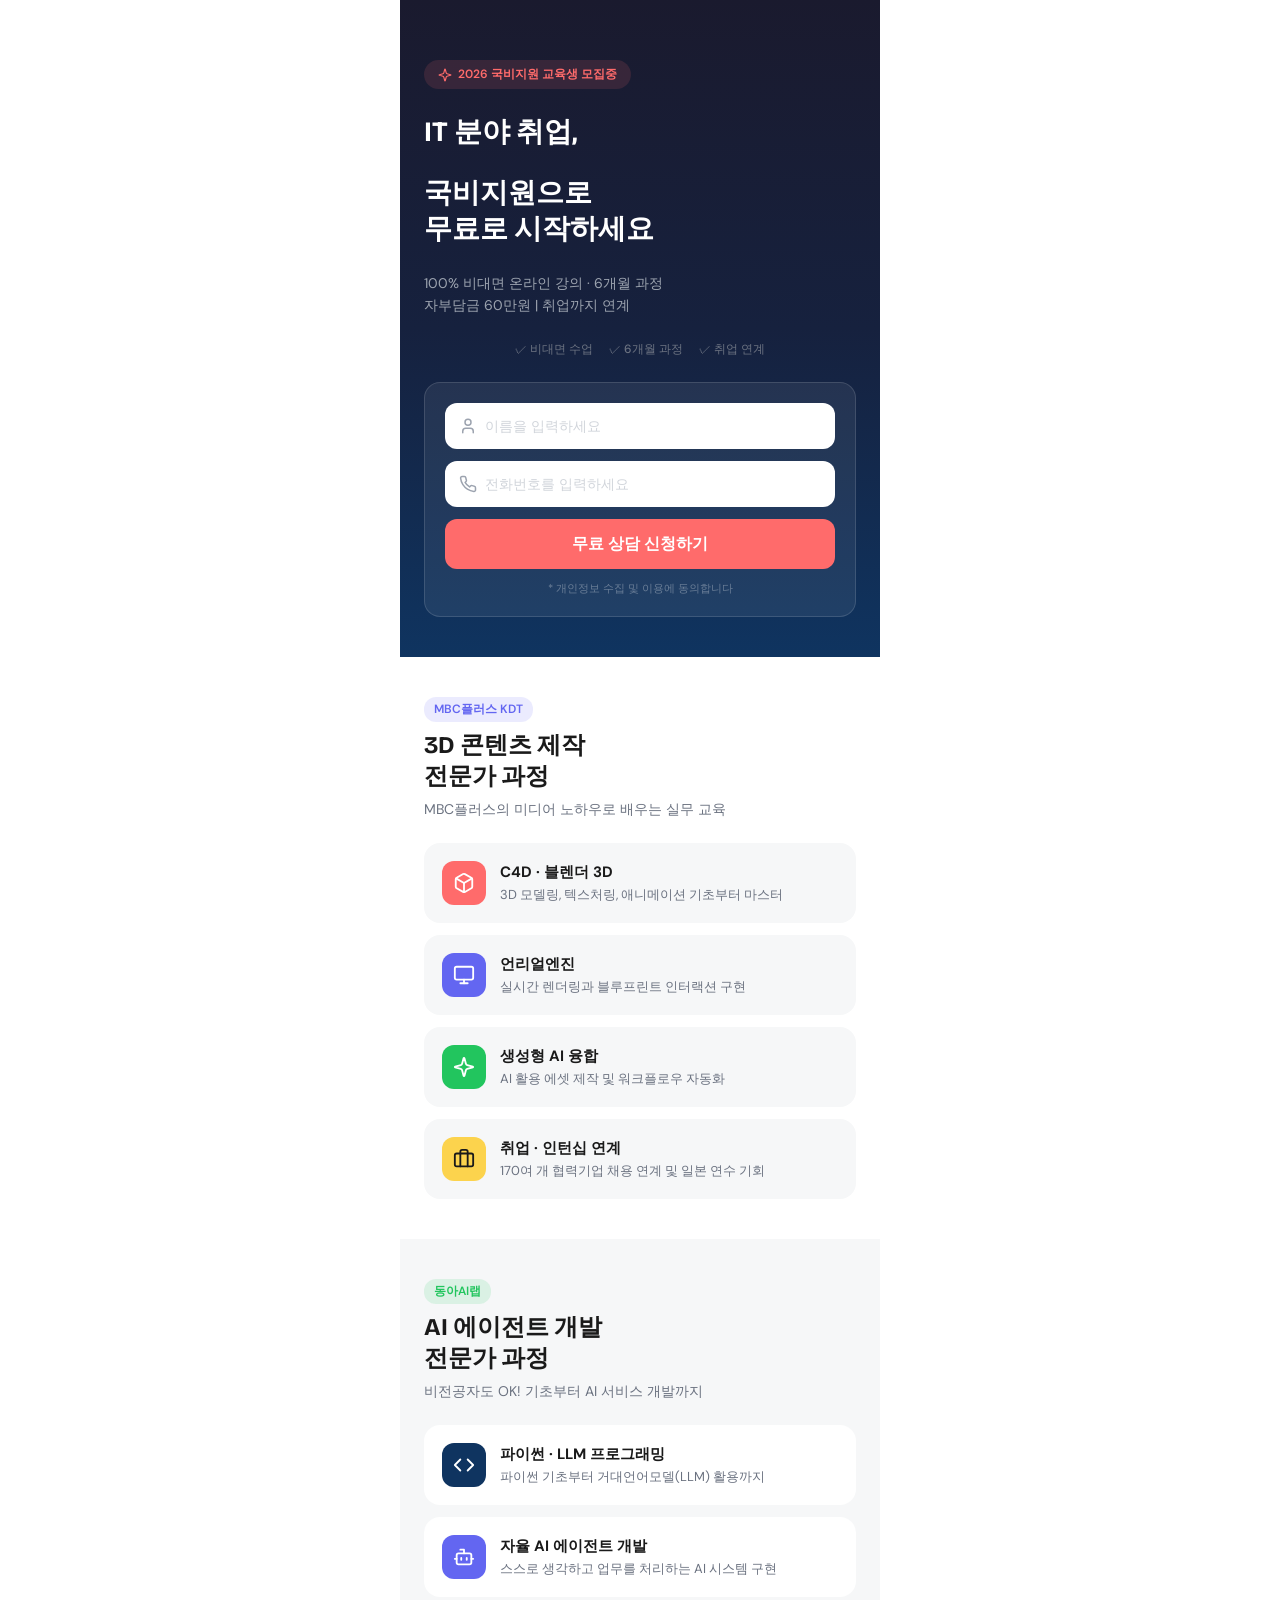
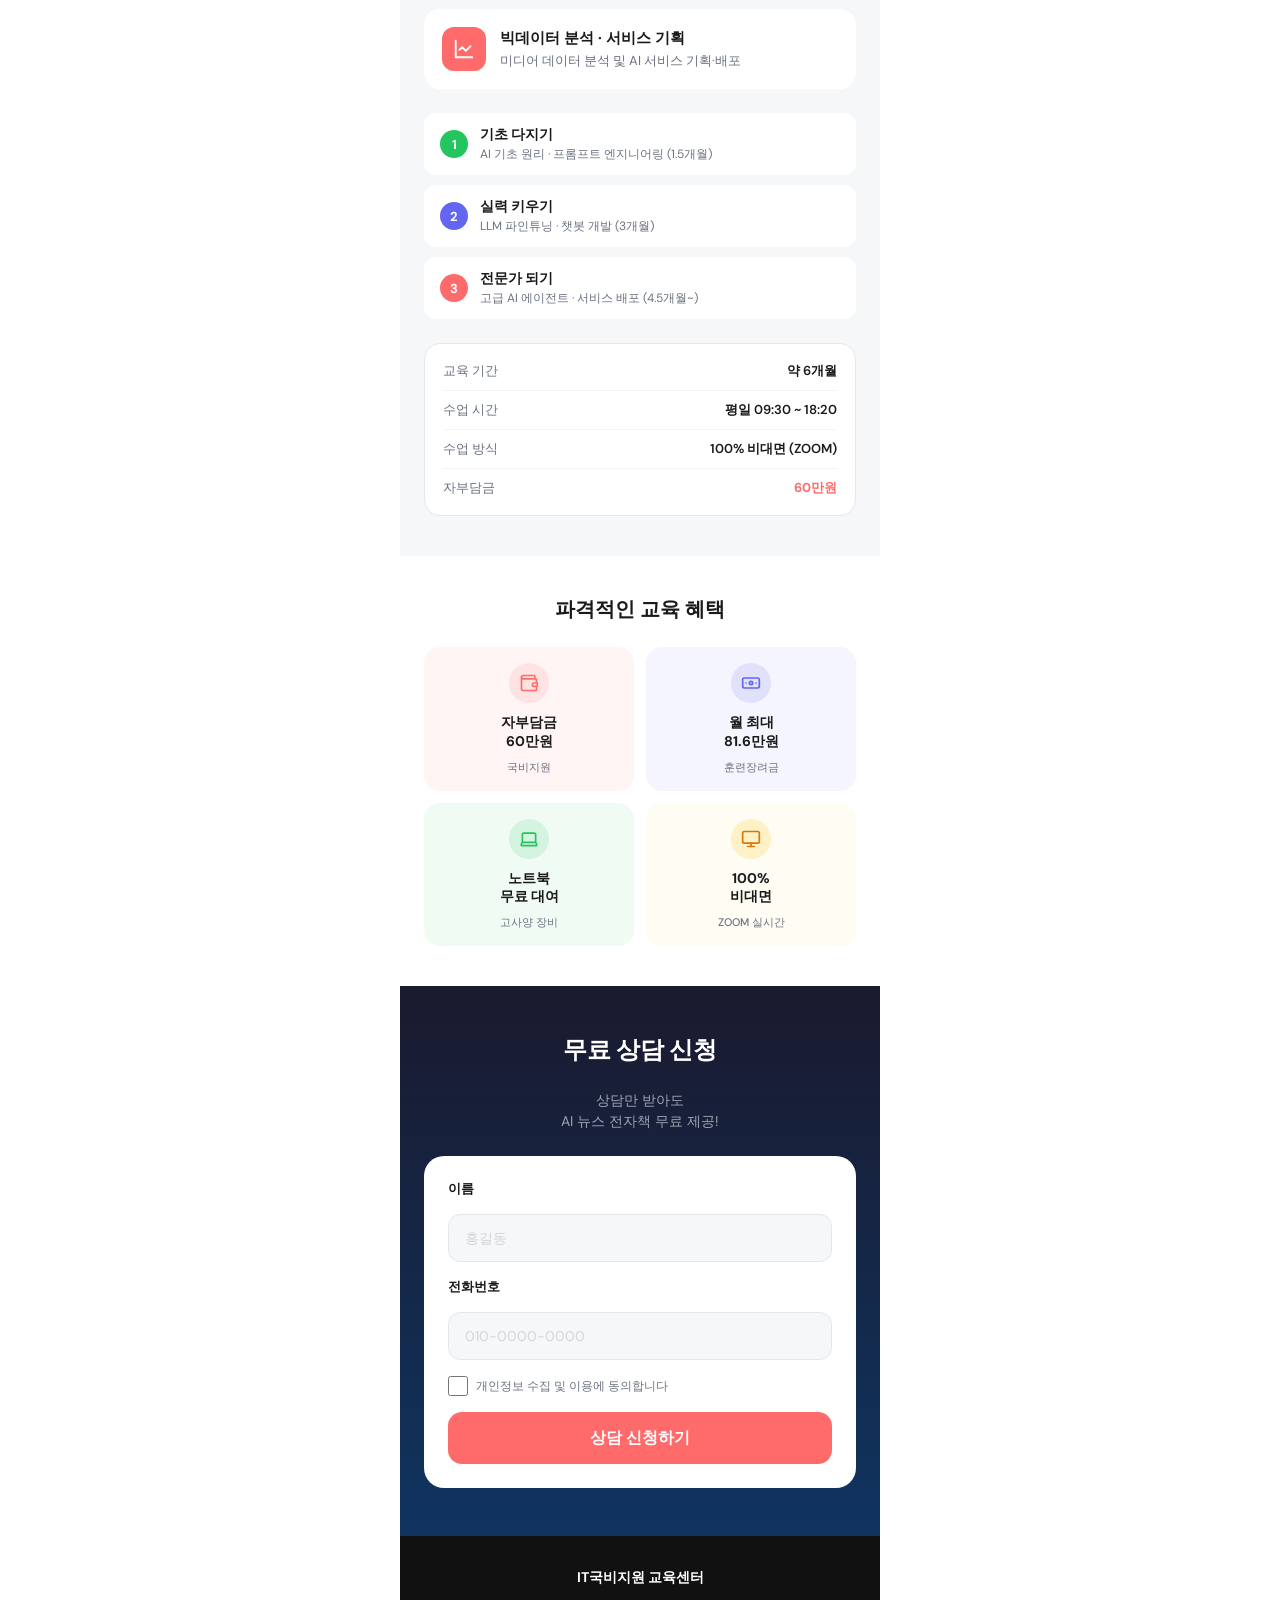
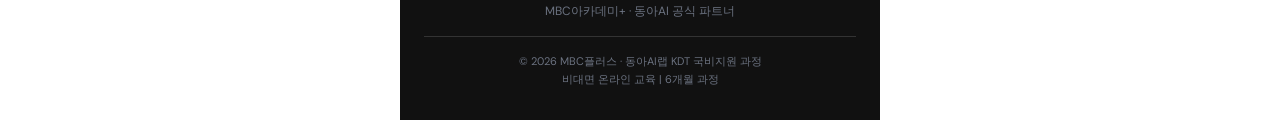
==== index.html @ 5339e277 "feat: IT국비지원 랜딩페이지 초기 코드" ====
<!DOCTYPE html>
<html lang="ko">
<head>
  <meta charset="UTF-8">
  <meta name="viewport" content="width=device-width, initial-scale=1.0">
  <title>IT 국비지원 교육 | MBC플러스 · 동아AI랩</title>
  <meta name="description" content="MBC플러스 KDT · 동아AI랩 국비지원 교육과정. 비대면 온라인 강의, 6개월 과정, 자부담금 60만원. 무료 상담 신청하세요.">
  <link rel="preconnect" href="https://fonts.googleapis.com">
  <link rel="preconnect" href="https://fonts.gstatic.com" crossorigin>
  <link href="https://fonts.googleapis.com/css2?family=Bricolage+Grotesque:wght@700;800&family=DM+Sans:wght@400;500;600;700&display=swap" rel="stylesheet">
  <link rel="stylesheet" href="style.css">
</head>
<body>
  <!-- Hero Section -->
  <section class="hero">
    <div class="badge">
      <svg xmlns="http://www.w3.org/2000/svg" width="14" height="14" viewBox="0 0 24 24" fill="none" stroke="#FF6B6B" stroke-width="2" stroke-linecap="round" stroke-linejoin="round"><path d="M9.937 15.5A2 2 0 0 0 8.5 14.063l-6.135-1.582a.5.5 0 0 1 0-.962L8.5 9.936A2 2 0 0 0 9.937 8.5l1.582-6.135a.5.5 0 0 1 .963 0L14.063 8.5A2 2 0 0 0 15.5 9.937l6.135 1.581a.5.5 0 0 1 0 .964L15.5 14.063a2 2 0 0 0-1.437 1.437l-1.582 6.135a.5.5 0 0 1-.963 0z"/></svg>
      <span>2026 국비지원 교육생 모집중</span>
    </div>
    <h1 class="headline">IT 분야 취업,</h1>
    <h2 class="headline-bold">국비지원으로<br>무료로 시작하세요</h2>
    <p class="subline">100% 비대면 온라인 강의 · 6개월 과정<br>자부담금 60만원 | 취업까지 연계</p>
    <div class="trust-row">
      <span>✓ 비대면 수업</span>
      <span>✓ 6개월 과정</span>
      <span>✓ 취업 연계</span>
    </div>
    <form class="hero-form" id="heroForm" onsubmit="return handleSubmit(event, 'hero')">
      <div class="input-row">
        <svg xmlns="http://www.w3.org/2000/svg" width="18" height="18" viewBox="0 0 24 24" fill="none" stroke="#9CA3AF" stroke-width="2" stroke-linecap="round" stroke-linejoin="round"><path d="M19 21v-2a4 4 0 0 0-4-4H9a4 4 0 0 0-4 4v2"/><circle cx="12" cy="7" r="4"/></svg>
        <input type="text" name="name" placeholder="이름을 입력하세요" required>
      </div>
      <div class="input-row">
        <svg xmlns="http://www.w3.org/2000/svg" width="18" height="18" viewBox="0 0 24 24" fill="none" stroke="#9CA3AF" stroke-width="2" stroke-linecap="round" stroke-linejoin="round"><path d="M22 16.92v3a2 2 0 0 1-2.18 2 19.79 19.79 0 0 1-8.63-3.07 19.5 19.5 0 0 1-6-6 19.79 19.79 0 0 1-3.07-8.67A2 2 0 0 1 4.11 2h3a2 2 0 0 1 2 1.72 12.84 12.84 0 0 0 .7 2.81 2 2 0 0 1-.45 2.11L8.09 9.91a16 16 0 0 0 6 6l1.27-1.27a2 2 0 0 1 2.11-.45 12.84 12.84 0 0 0 2.81.7A2 2 0 0 1 22 16.92z"/></svg>
        <input type="tel" name="phone" placeholder="전화번호를 입력하세요" required>
      </div>
      <button type="submit" class="submit-btn">무료 상담 신청하기</button>
      <p class="privacy-note">* 개인정보 수집 및 이용에 동의합니다</p>
    </form>
  </section>

  <!-- MBC+ Section -->
  <section class="section mbc-section">
    <div class="section-header">
      <span class="section-badge mbc-badge">MBC플러스 KDT</span>
      <h3 class="section-title">3D 콘텐츠 제작<br>전문가 과정</h3>
      <p class="section-desc">MBC플러스의 미디어 노하우로 배우는 실무 교육</p>
    </div>
    <div class="card-list">
      <div class="card">
        <div class="card-icon" style="background:#FF6B6B">
          <svg xmlns="http://www.w3.org/2000/svg" width="22" height="22" viewBox="0 0 24 24" fill="none" stroke="#fff" stroke-width="2" stroke-linecap="round" stroke-linejoin="round"><path d="M21 8a2 2 0 0 0-1-1.73l-7-4a2 2 0 0 0-2 0l-7 4A2 2 0 0 0 3 8v8a2 2 0 0 0 1 1.73l7 4a2 2 0 0 0 2 0l7-4A2 2 0 0 0 21 16Z"/><path d="m3.3 7 8.7 5 8.7-5"/><path d="M12 22V12"/></svg>
        </div>
        <div class="card-text">
          <h4>C4D · 블렌더 3D</h4>
          <p>3D 모델링, 텍스처링, 애니메이션 기초부터 마스터</p>
        </div>
      </div>
      <div class="card">
        <div class="card-icon" style="background:#6366F1">
          <svg xmlns="http://www.w3.org/2000/svg" width="22" height="22" viewBox="0 0 24 24" fill="none" stroke="#fff" stroke-width="2" stroke-linecap="round" stroke-linejoin="round"><rect width="20" height="14" x="2" y="3" rx="2"/><line x1="8" x2="16" y1="21" y2="21"/><line x1="12" x2="12" y1="17" y2="21"/></svg>
        </div>
        <div class="card-text">
          <h4>언리얼엔진</h4>
          <p>실시간 렌더링과 블루프린트 인터랙션 구현</p>
        </div>
      </div>
      <div class="card">
        <div class="card-icon" style="background:#22C55E">
          <svg xmlns="http://www.w3.org/2000/svg" width="22" height="22" viewBox="0 0 24 24" fill="none" stroke="#fff" stroke-width="2" stroke-linecap="round" stroke-linejoin="round"><path d="M9.937 15.5A2 2 0 0 0 8.5 14.063l-6.135-1.582a.5.5 0 0 1 0-.962L8.5 9.936A2 2 0 0 0 9.937 8.5l1.582-6.135a.5.5 0 0 1 .963 0L14.063 8.5A2 2 0 0 0 15.5 9.937l6.135 1.581a.5.5 0 0 1 0 .964L15.5 14.063a2 2 0 0 0-1.437 1.437l-1.582 6.135a.5.5 0 0 1-.963 0z"/></svg>
        </div>
        <div class="card-text">
          <h4>생성형 AI 융합</h4>
          <p>AI 활용 에셋 제작 및 워크플로우 자동화</p>
        </div>
      </div>
      <div class="card">
        <div class="card-icon" style="background:#FCD34D">
          <svg xmlns="http://www.w3.org/2000/svg" width="22" height="22" viewBox="0 0 24 24" fill="none" stroke="#1A1A1A" stroke-width="2" stroke-linecap="round" stroke-linejoin="round"><path d="M16 20V4a2 2 0 0 0-2-2h-4a2 2 0 0 0-2 2v16"/><rect width="20" height="14" x="2" y="6" rx="2"/></svg>
        </div>
        <div class="card-text">
          <h4>취업 · 인턴십 연계</h4>
          <p>170여 개 협력기업 채용 연계 및 일본 연수 기회</p>
        </div>
      </div>
    </div>
  </section>

  <!-- DongA AI Section -->
  <section class="section ai-section">
    <div class="section-header">
      <span class="section-badge ai-badge">동아AI랩</span>
      <h3 class="section-title">AI 에이전트 개발<br>전문가 과정</h3>
      <p class="section-desc">비전공자도 OK! 기초부터 AI 서비스 개발까지</p>
    </div>
    <div class="card-list">
      <div class="card card-white">
        <div class="card-icon" style="background:#0F3460">
          <svg xmlns="http://www.w3.org/2000/svg" width="22" height="22" viewBox="0 0 24 24" fill="none" stroke="#fff" stroke-width="2" stroke-linecap="round" stroke-linejoin="round"><polyline points="16 18 22 12 16 6"/><polyline points="8 6 2 12 8 18"/></svg>
        </div>
        <div class="card-text">
          <h4>파이썬 · LLM 프로그래밍</h4>
          <p>파이썬 기초부터 거대언어모델(LLM) 활용까지</p>
        </div>
      </div>
      <div class="card card-white">
        <div class="card-icon" style="background:#6366F1">
          <svg xmlns="http://www.w3.org/2000/svg" width="22" height="22" viewBox="0 0 24 24" fill="none" stroke="#fff" stroke-width="2" stroke-linecap="round" stroke-linejoin="round"><path d="M12 8V4H8"/><rect width="16" height="12" x="4" y="8" rx="2"/><path d="M2 14h2"/><path d="M20 14h2"/><path d="M15 13v2"/><path d="M9 13v2"/></svg>
        </div>
        <div class="card-text">
          <h4>자율 AI 에이전트 개발</h4>
          <p>스스로 생각하고 업무를 처리하는 AI 시스템 구현</p>
        </div>
      </div>
      <div class="card card-white">
        <div class="card-icon" style="background:#FF6B6B">
          <svg xmlns="http://www.w3.org/2000/svg" width="22" height="22" viewBox="0 0 24 24" fill="none" stroke="#fff" stroke-width="2" stroke-linecap="round" stroke-linejoin="round"><path d="M3 3v18h18"/><path d="m19 9-5 5-4-4-3 3"/></svg>
        </div>
        <div class="card-text">
          <h4>빅데이터 분석 · 서비스 기획</h4>
          <p>미디어 데이터 분석 및 AI 서비스 기획·배포</p>
        </div>
      </div>
    </div>

    <!-- Roadmap -->
    <div class="roadmap">
      <div class="roadmap-step">
        <div class="step-badge" style="background:#22C55E">1</div>
        <div class="step-info">
          <h5>기초 다지기</h5>
          <p>AI 기초 원리 · 프롬프트 엔지니어링 (1.5개월)</p>
        </div>
      </div>
      <div class="roadmap-step">
        <div class="step-badge" style="background:#6366F1">2</div>
        <div class="step-info">
          <h5>실력 키우기</h5>
          <p>LLM 파인튜닝 · 챗봇 개발 (3개월)</p>
        </div>
      </div>
      <div class="roadmap-step">
        <div class="step-badge" style="background:#FF6B6B">3</div>
        <div class="step-info">
          <h5>전문가 되기</h5>
          <p>고급 AI 에이전트 · 서비스 배포 (4.5개월~)</p>
        </div>
      </div>
    </div>

    <!-- Info Card -->
    <div class="info-card">
      <div class="info-row">
        <span class="info-label">교육 기간</span>
        <span class="info-value">약 6개월</span>
      </div>
      <div class="info-divider"></div>
      <div class="info-row">
        <span class="info-label">수업 시간</span>
        <span class="info-value">평일 09:30 ~ 18:20</span>
      </div>
      <div class="info-divider"></div>
      <div class="info-row">
        <span class="info-label">수업 방식</span>
        <span class="info-value">100% 비대면 (ZOOM)</span>
      </div>
      <div class="info-divider"></div>
      <div class="info-row">
        <span class="info-label">자부담금</span>
        <span class="info-value info-highlight">60만원</span>
      </div>
    </div>
  </section>

  <!-- Benefits Section -->
  <section class="section benefits-section">
    <h3 class="benefits-title">파격적인 교육 혜택</h3>
    <div class="benefit-grid">
      <div class="benefit-card" style="background:#FF6B6B11">
        <div class="benefit-icon" style="background:#FF6B6B22">
          <svg xmlns="http://www.w3.org/2000/svg" width="20" height="20" viewBox="0 0 24 24" fill="none" stroke="#FF6B6B" stroke-width="2" stroke-linecap="round" stroke-linejoin="round"><path d="M19 7V4a1 1 0 0 0-1-1H5a2 2 0 0 0 0 4h15a1 1 0 0 1 1 1v4h-3a2 2 0 0 0 0 4h3a1 1 0 0 0 1-1v-2.5"/><path d="M3 5v14a2 2 0 0 0 2 2h15a1 1 0 0 0 1-1v-4"/></svg>
        </div>
        <strong>자부담금<br>60만원</strong>
        <span>국비지원</span>
      </div>
      <div class="benefit-card" style="background:#6366F111">
        <div class="benefit-icon" style="background:#6366F122">
          <svg xmlns="http://www.w3.org/2000/svg" width="20" height="20" viewBox="0 0 24 24" fill="none" stroke="#6366F1" stroke-width="2" stroke-linecap="round" stroke-linejoin="round"><rect width="20" height="12" x="2" y="6" rx="2"/><circle cx="12" cy="12" r="2"/><path d="M6 12h.01M18 12h.01"/></svg>
        </div>
        <strong>월 최대<br>81.6만원</strong>
        <span>훈련장려금</span>
      </div>
      <div class="benefit-card" style="background:#22C55E11">
        <div class="benefit-icon" style="background:#22C55E22">
          <svg xmlns="http://www.w3.org/2000/svg" width="20" height="20" viewBox="0 0 24 24" fill="none" stroke="#22C55E" stroke-width="2" stroke-linecap="round" stroke-linejoin="round"><path d="M20 16V7a2 2 0 0 0-2-2H6a2 2 0 0 0-2 2v9m16 0H4m16 0 1.28 2.55a1 1 0 0 1-.9 1.45H3.62a1 1 0 0 1-.9-1.45L4 16"/></svg>
        </div>
        <strong>노트북<br>무료 대여</strong>
        <span>고사양 장비</span>
      </div>
      <div class="benefit-card" style="background:#FCD34D11">
        <div class="benefit-icon" style="background:#FCD34D44">
          <svg xmlns="http://www.w3.org/2000/svg" width="20" height="20" viewBox="0 0 24 24" fill="none" stroke="#D97706" stroke-width="2" stroke-linecap="round" stroke-linejoin="round"><rect width="20" height="14" x="2" y="3" rx="2"/><line x1="8" x2="16" y1="21" y2="21"/><line x1="12" x2="12" y1="17" y2="21"/></svg>
        </div>
        <strong>100%<br>비대면</strong>
        <span>ZOOM 실시간</span>
      </div>
    </div>
  </section>

  <!-- Contact Form Section -->
  <section class="form-section">
    <h3 class="form-title">무료 상담 신청</h3>
    <p class="form-subtitle">상담만 받아도<br>AI 뉴스 전자책 무료 제공!</p>
    <form class="form-card" id="bottomForm" onsubmit="return handleSubmit(event, 'bottom')">
      <label class="form-label">이름</label>
      <div class="form-input">
        <input type="text" name="name" placeholder="홍길동" required>
      </div>
      <label class="form-label">전화번호</label>
      <div class="form-input">
        <input type="tel" name="phone" placeholder="010-0000-0000" required>
      </div>
      <label class="checkbox-row">
        <input type="checkbox" required>
        <span>개인정보 수집 및 이용에 동의합니다</span>
      </label>
      <button type="submit" class="submit-btn-bottom">상담 신청하기</button>
    </form>
  </section>

  <!-- Footer -->
  <footer class="footer">
    <strong class="footer-logo">IT국비지원 교육센터</strong>
    <p class="footer-info">MBC아카데미+ · 동아AI 공식 파트너</p>
    <div class="footer-divider"></div>
    <p class="footer-copy">© 2026 MBC플러스 · 동아AI랩 KDT 국비지원 과정<br>비대면 온라인 교육 | 6개월 과정</p>
  </footer>

  <!-- Success Modal -->
  <div class="modal-overlay" id="successModal">
    <div class="modal">
      <div class="modal-icon">✓</div>
      <h3>상담 신청 완료!</h3>
      <p>입력하신 번호로 확인 문자가 발송됩니다.<br>빠른 시일 내에 전문 상담사가 연락드리겠습니다.</p>
      <button onclick="closeModal()">확인</button>
    </div>
  </div>

  <script src="script.js"></script>
</body>
</html>
---- style.css ----
/* Reset & Base */
*, *::before, *::after { margin: 0; padding: 0; box-sizing: border-box; }
html { font-size: 16px; -webkit-text-size-adjust: 100%; }
body {
  font-family: 'DM Sans', -apple-system, BlinkMacSystemFont, sans-serif;
  background: #FFFFFF;
  color: #1A1A1A;
  max-width: 390px;
  margin: 0 auto;
  overflow-x: hidden;
}

/* Hero Section */
.hero {
  background: linear-gradient(180deg, #1A1A2E 0%, #16213E 50%, #0F3460 100%);
  padding: 60px 24px 40px;
  display: flex;
  flex-direction: column;
  gap: 24px;
}

.badge {
  display: inline-flex;
  align-items: center;
  gap: 6px;
  padding: 6px 14px;
  background: rgba(255, 107, 107, 0.13);
  border-radius: 20px;
  width: fit-content;
}
.badge span {
  font-size: 12px;
  font-weight: 600;
  color: #FF6B6B;
}

.headline {
  font-family: 'Bricolage Grotesque', serif;
  font-size: 28px;
  font-weight: 700;
  color: #FFFFFF;
  margin: 0;
}
.headline-bold {
  font-family: 'Bricolage Grotesque', serif;
  font-size: 28px;
  font-weight: 800;
  color: #FFFFFF;
  line-height: 1.3;
  margin: 0;
}

.subline {
  font-size: 14px;
  color: #9CA3AF;
  line-height: 1.6;
}

.trust-row {
  display: flex;
  justify-content: center;
  gap: 16px;
  width: 100%;
}
.trust-row span {
  font-size: 12px;
  font-weight: 500;
  color: #6B7280;
}

/* Hero Form */
.hero-form {
  display: flex;
  flex-direction: column;
  gap: 12px;
  padding: 20px;
  background: rgba(255, 255, 255, 0.07);
  border: 1px solid rgba(255, 255, 255, 0.13);
  border-radius: 16px;
}

.input-row {
  display: flex;
  align-items: center;
  gap: 8px;
  height: 46px;
  padding: 0 14px;
  background: #FFFFFF;
  border-radius: 12px;
}
.input-row input {
  flex: 1;
  border: none;
  outline: none;
  font-family: 'DM Sans', sans-serif;
  font-size: 14px;
  color: #1A1A1A;
  background: transparent;
}
.input-row input::placeholder { color: #D1D5DB; }

.submit-btn {
  width: 100%;
  height: 50px;
  background: #FF6B6B;
  color: #FFFFFF;
  font-family: 'DM Sans', sans-serif;
  font-size: 16px;
  font-weight: 700;
  border: none;
  border-radius: 12px;
  cursor: pointer;
  transition: background 0.2s;
}
.submit-btn:hover { background: #e55a5a; }
.submit-btn:active { transform: scale(0.98); }

.privacy-note {
  font-size: 11px;
  color: rgba(255, 255, 255, 0.33);
  text-align: center;
}

/* Sections */
.section { padding: 40px 24px; }
.mbc-section { background: #FFFFFF; }
.ai-section { background: #F6F7F8; }
.benefits-section { background: #FFFFFF; }

.section-header {
  display: flex;
  flex-direction: column;
  gap: 8px;
  margin-bottom: 24px;
}
.section-badge {
  display: inline-block;
  padding: 4px 10px;
  border-radius: 12px;
  font-size: 12px;
  font-weight: 600;
  width: fit-content;
}
.mbc-badge { background: rgba(99, 102, 241, 0.13); color: #6366F1; }
.ai-badge { background: rgba(34, 197, 94, 0.13); color: #22C55E; }

.section-title {
  font-family: 'Bricolage Grotesque', serif;
  font-size: 24px;
  font-weight: 700;
  line-height: 1.3;
  color: #1A1A1A;
  margin: 0;
}
.section-desc {
  font-size: 14px;
  color: #6B7280;
}

/* Cards */
.card-list {
  display: flex;
  flex-direction: column;
  gap: 12px;
}
.card {
  display: flex;
  align-items: center;
  gap: 14px;
  padding: 18px;
  background: #F6F7F8;
  border-radius: 16px;
}
.card-white { background: #FFFFFF; }

.card-icon {
  width: 44px;
  height: 44px;
  min-width: 44px;
  border-radius: 12px;
  display: flex;
  align-items: center;
  justify-content: center;
}

.card-text h4 {
  font-size: 15px;
  font-weight: 700;
  color: #1A1A1A;
  margin-bottom: 4px;
}
.card-text p {
  font-size: 13px;
  color: #6B7280;
  line-height: 1.4;
}

/* Roadmap */
.roadmap {
  display: flex;
  flex-direction: column;
  gap: 10px;
  margin-top: 24px;
}
.roadmap-step {
  display: flex;
  align-items: center;
  gap: 12px;
  padding: 12px 16px;
  background: #FFFFFF;
  border-radius: 12px;
}
.step-badge {
  width: 28px;
  height: 28px;
  min-width: 28px;
  border-radius: 14px;
  display: flex;
  align-items: center;
  justify-content: center;
  color: #FFFFFF;
  font-size: 13px;
  font-weight: 700;
}
.step-info h5 {
  font-size: 14px;
  font-weight: 600;
  color: #1A1A1A;
  margin-bottom: 2px;
}
.step-info p {
  font-size: 12px;
  color: #6B7280;
}

/* Info Card */
.info-card {
  display: flex;
  flex-direction: column;
  gap: 10px;
  padding: 18px;
  background: #FFFFFF;
  border-radius: 16px;
  border: 1px solid #E5E7EB;
  margin-top: 24px;
}
.info-row {
  display: flex;
  justify-content: space-between;
}
.info-label {
  font-size: 13px;
  font-weight: 500;
  color: #6B7280;
}
.info-value {
  font-size: 13px;
  font-weight: 600;
  color: #1A1A1A;
}
.info-highlight { color: #FF6B6B; font-weight: 700; }
.info-divider {
  height: 1px;
  background: #F3F4F6;
}

/* Benefits */
.benefits-title {
  font-family: 'Bricolage Grotesque', serif;
  font-size: 20px;
  font-weight: 700;
  text-align: center;
  margin-bottom: 24px;
}
.benefit-grid {
  display: grid;
  grid-template-columns: 1fr 1fr;
  gap: 12px;
}
.benefit-card {
  display: flex;
  flex-direction: column;
  align-items: center;
  gap: 10px;
  padding: 16px;
  border-radius: 16px;
}
.benefit-icon {
  width: 40px;
  height: 40px;
  border-radius: 20px;
  display: flex;
  align-items: center;
  justify-content: center;
}
.benefit-card strong {
  font-size: 14px;
  font-weight: 700;
  text-align: center;
  line-height: 1.3;
}
.benefit-card span {
  font-size: 11px;
  font-weight: 500;
  color: #6B7280;
}

/* Contact Form Section */
.form-section {
  background: linear-gradient(180deg, #1A1A2E 0%, #0F3460 100%);
  padding: 48px 24px;
  display: flex;
  flex-direction: column;
  gap: 24px;
  align-items: center;
}
.form-title {
  font-family: 'Bricolage Grotesque', serif;
  font-size: 24px;
  font-weight: 700;
  color: #FFFFFF;
  text-align: center;
}
.form-subtitle {
  font-size: 14px;
  color: #9CA3AF;
  text-align: center;
  line-height: 1.5;
}
.form-card {
  width: 100%;
  display: flex;
  flex-direction: column;
  gap: 16px;
  padding: 24px;
  background: #FFFFFF;
  border-radius: 20px;
}
.form-label {
  font-size: 13px;
  font-weight: 600;
  color: #1A1A1A;
}
.form-input {
  height: 48px;
  padding: 0 16px;
  background: #F6F7F8;
  border: 1px solid #E5E7EB;
  border-radius: 12px;
  display: flex;
  align-items: center;
}
.form-input input {
  width: 100%;
  border: none;
  outline: none;
  background: transparent;
  font-family: 'DM Sans', sans-serif;
  font-size: 14px;
  color: #1A1A1A;
}
.form-input input::placeholder { color: #D1D5DB; }

.checkbox-row {
  display: flex;
  align-items: center;
  gap: 8px;
  cursor: pointer;
}
.checkbox-row input[type="checkbox"] {
  width: 20px;
  height: 20px;
  border-radius: 4px;
  accent-color: #FF6B6B;
}
.checkbox-row span {
  font-size: 12px;
  color: #6B7280;
}

.submit-btn-bottom {
  width: 100%;
  height: 52px;
  background: #FF6B6B;
  color: #FFFFFF;
  font-family: 'DM Sans', sans-serif;
  font-size: 16px;
  font-weight: 700;
  border: none;
  border-radius: 14px;
  cursor: pointer;
  transition: background 0.2s;
}
.submit-btn-bottom:hover { background: #e55a5a; }

/* Footer */
.footer {
  background: #111111;
  padding: 32px 24px;
  display: flex;
  flex-direction: column;
  align-items: center;
  gap: 16px;
}
.footer-logo {
  font-size: 14px;
  font-weight: 700;
  color: #FFFFFF;
}
.footer-info {
  font-size: 12px;
  color: #6B7280;
  text-align: center;
}
.footer-divider {
  width: 100%;
  height: 1px;
  background: #333333;
}
.footer-copy {
  font-size: 11px;
  color: #6B7280;
  text-align: center;
  line-height: 1.6;
}

/* Modal */
.modal-overlay {
  display: none;
  position: fixed;
  top: 0; left: 0;
  width: 100%; height: 100%;
  background: rgba(0,0,0,0.5);
  z-index: 1000;
  align-items: center;
  justify-content: center;
}
.modal-overlay.active { display: flex; }
.modal {
  background: #FFFFFF;
  border-radius: 20px;
  padding: 32px 24px;
  margin: 24px;
  text-align: center;
  max-width: 340px;
}
.modal-icon {
  width: 56px;
  height: 56px;
  border-radius: 28px;
  background: #22C55E;
  color: #FFFFFF;
  font-size: 24px;
  font-weight: 700;
  display: flex;
  align-items: center;
  justify-content: center;
  margin: 0 auto 16px;
}
.modal h3 {
  font-family: 'Bricolage Grotesque', serif;
  font-size: 20px;
  font-weight: 700;
  margin-bottom: 12px;
}
.modal p {
  font-size: 14px;
  color: #6B7280;
  line-height: 1.5;
  margin-bottom: 24px;
}
.modal button {
  width: 100%;
  height: 48px;
  background: #FF6B6B;
  color: #FFFFFF;
  font-family: 'DM Sans', sans-serif;
  font-size: 15px;
  font-weight: 700;
  border: none;
  border-radius: 12px;
  cursor: pointer;
}

/* Loading state */
.submit-btn.loading,
.submit-btn-bottom.loading {
  opacity: 0.7;
  pointer-events: none;
}

/* Responsive */
@media (min-width: 391px) {
  body { max-width: 480px; }
}
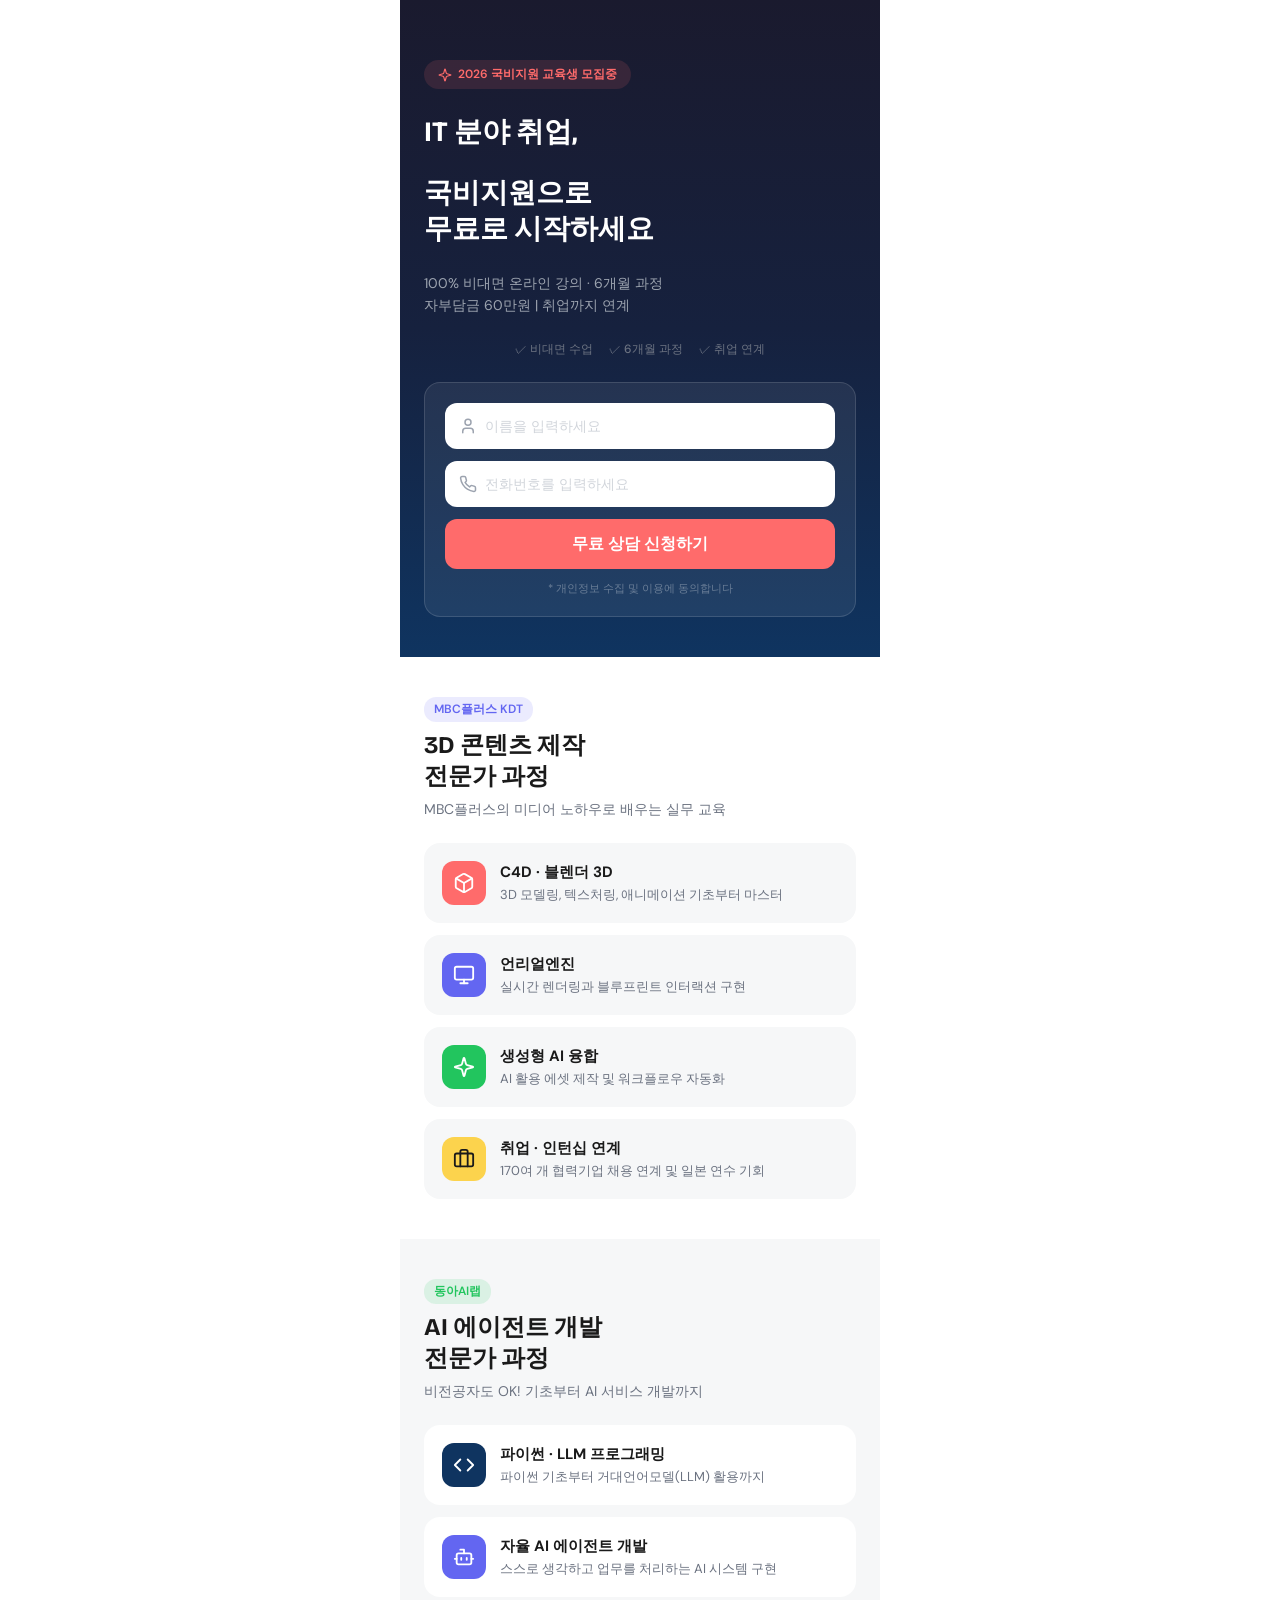
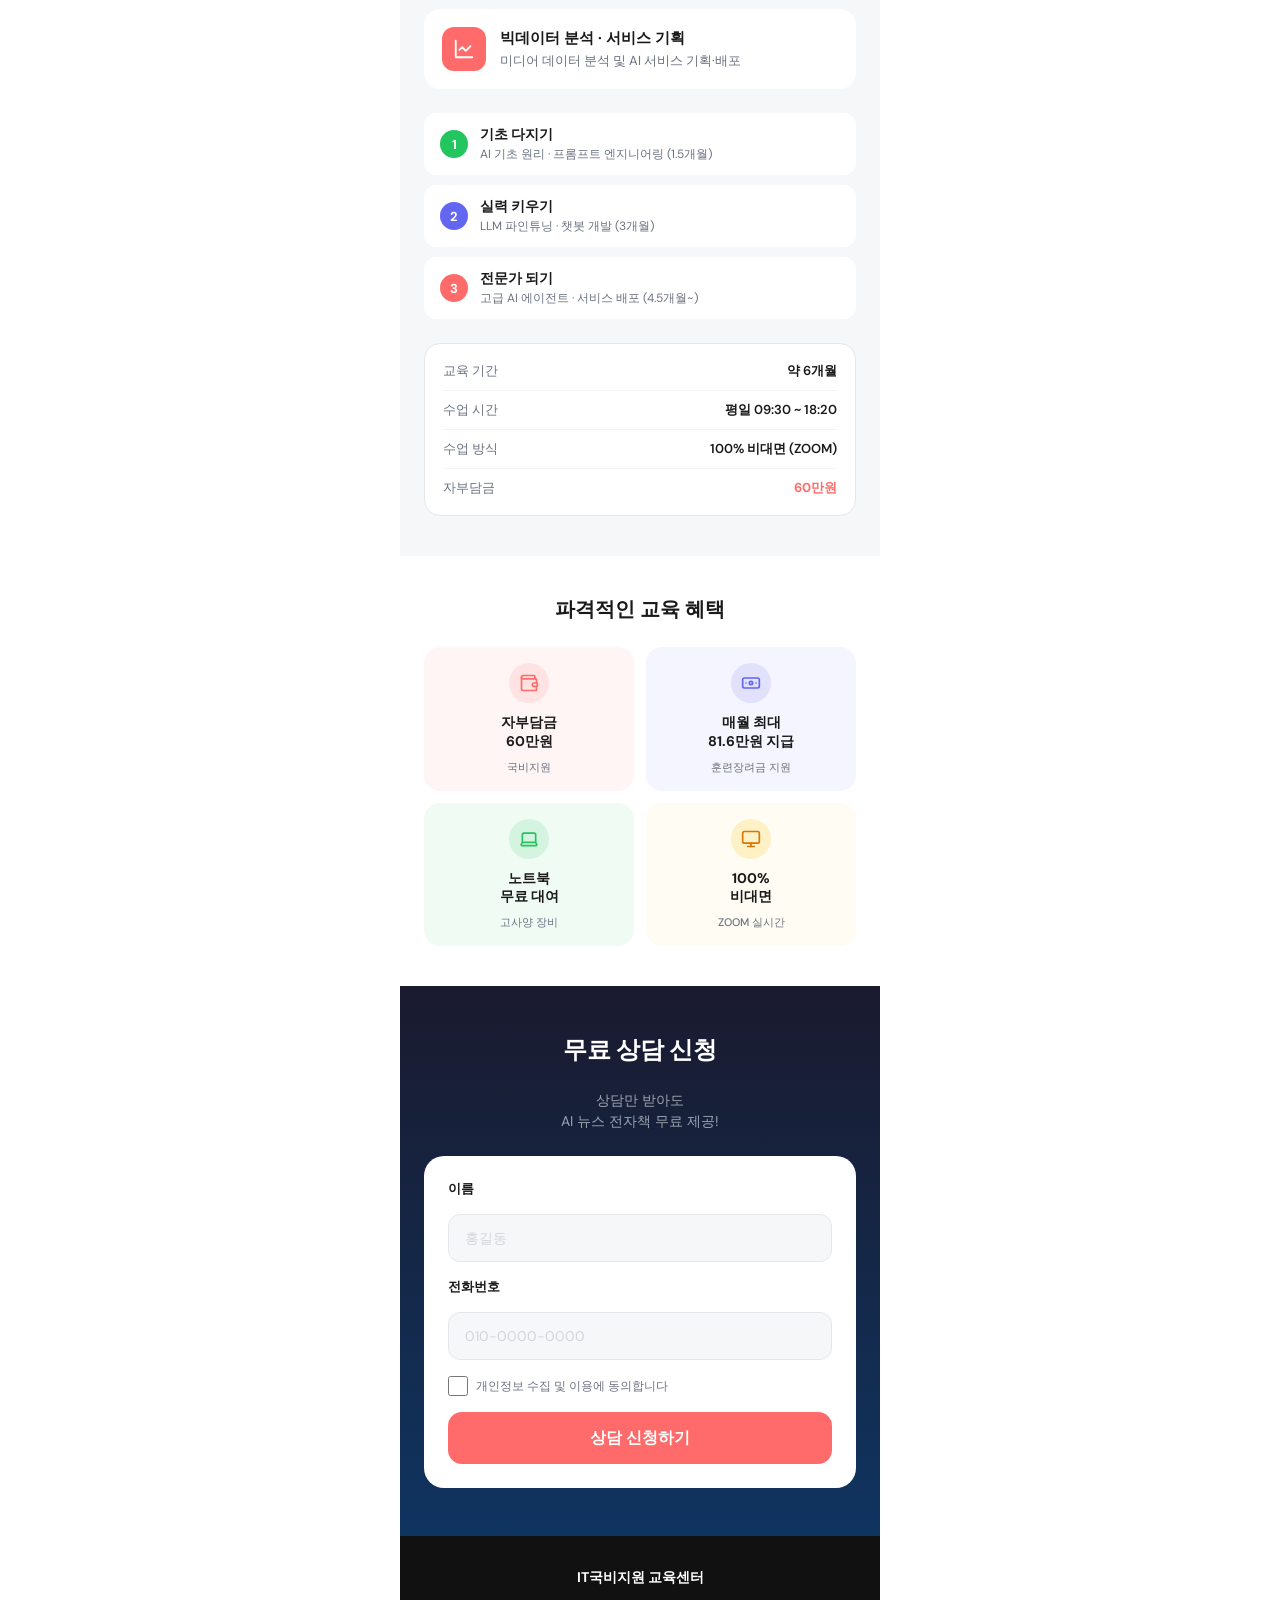
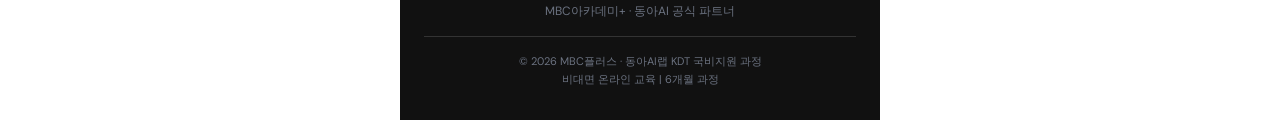
==== commit 09cc1fde: "fix: 훈련장려금 문구 명확화 및 Google Script URL 복원" ====
--- a/index.html
+++ b/index.html
@@ -187,8 +187,8 @@
         <div class="benefit-icon" style="background:#6366F122">
           <svg xmlns="http://www.w3.org/2000/svg" width="20" height="20" viewBox="0 0 24 24" fill="none" stroke="#6366F1" stroke-width="2" stroke-linecap="round" stroke-linejoin="round"><rect width="20" height="12" x="2" y="6" rx="2"/><circle cx="12" cy="12" r="2"/><path d="M6 12h.01M18 12h.01"/></svg>
         </div>
-        <strong>월 최대<br>81.6만원</strong>
-        <span>훈련장려금</span>
+        <strong>매월 최대<br>81.6만원 지급</strong>
+        <span>훈련장려금 지원</span>
       </div>
       <div class="benefit-card" style="background:#22C55E11">
         <div class="benefit-icon" style="background:#22C55E22">
